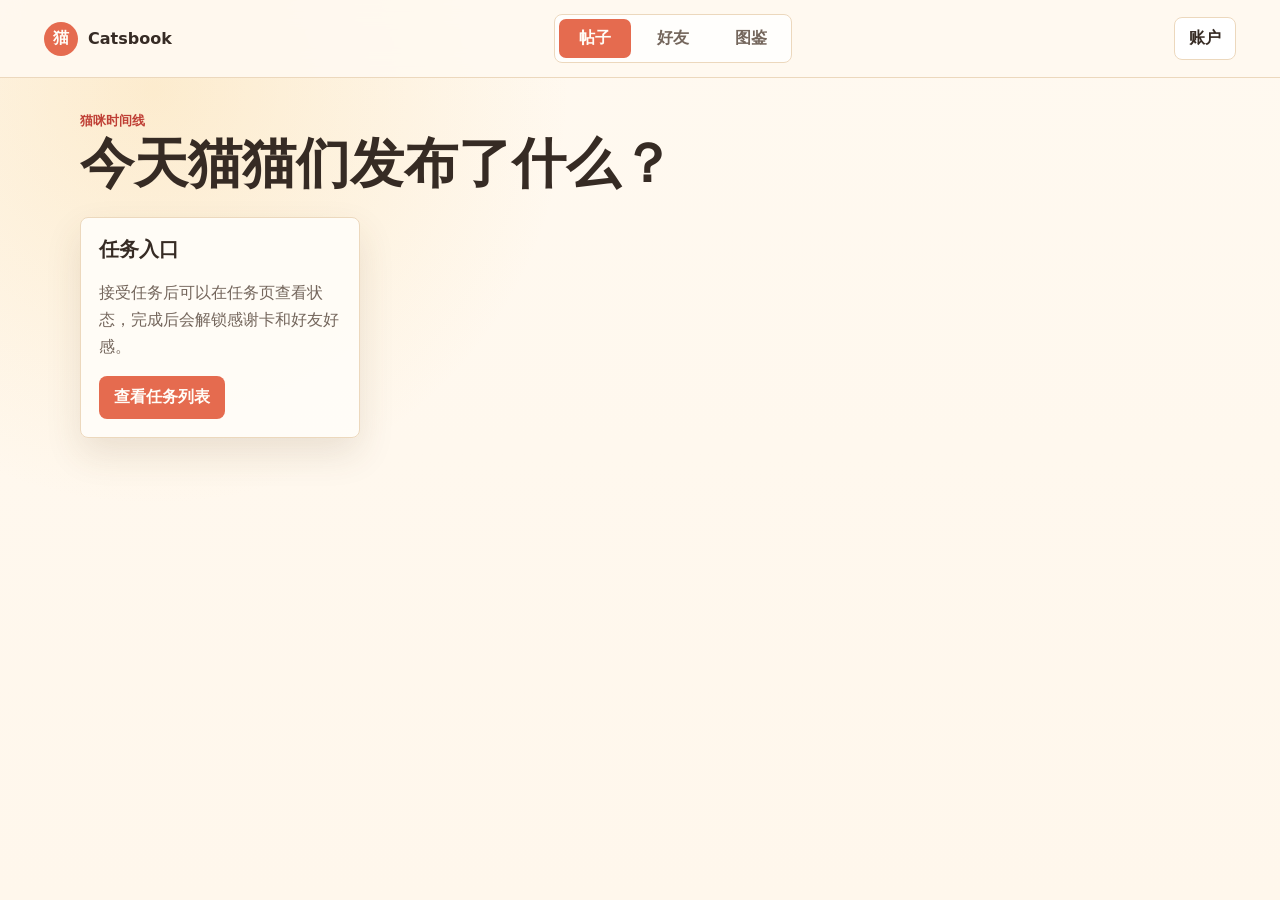
==== public/feed.html @ 48b712be "Catsbook MVP Version" ====
<!doctype html>
<html lang="zh-CN">
  <head>
    <meta charset="utf-8" />
    <meta name="viewport" content="width=device-width, initial-scale=1" />
    <title>Catsbook | 动态</title>
    <link rel="stylesheet" href="./styles/main.css" />
  </head>
  <body>
    <header class="topbar">
      <a class="brand-mini" href="./feed.html"><span>猫</span>Catsbook</a>
      <nav class="tabs" aria-label="主导航">
        <a class="active" href="./feed.html">帖子</a>
        <a href="./cat.html">好友</a>
        <a href="./collections.html">图鉴</a>
      </nav>
      <a class="icon-text-btn" href="./account.html">账户</a>
    </header>
    <main class="page-shell">
      <section class="page-heading">
        <p class="eyebrow">猫咪时间线</p>
        <h1>今天猫猫们发布了什么？</h1>
      </section>
      <div class="layout-grid">
        <aside class="side-panel">
          <h2>任务入口</h2>
          <p>接受任务后可以在任务页查看状态，完成后会解锁感谢卡和好友好感。</p>
          <a class="primary-link" href="./quests.html">查看任务列表</a>
        </aside>
        <section>
          <div id="feed-status"></div>
          <div id="post-list" class="post-list"></div>
        </section>
      </div>
    </main>
    <script type="module" src="./scripts/feed.js"></script>
  </body>
</html>
---- public/styles/main.css ----
:root {
  --bg: #fff7ec;
  --surface: #fffdf8;
  --surface-strong: #fff3dd;
  --ink: #362b24;
  --muted: #74665c;
  --line: #ecd8bd;
  --accent: #e56b4f;
  --accent-strong: #bf3f35;
  --mint: #4da684;
  --blue: #5578a8;
  --yellow: #f3bd58;
  --shadow: 0 16px 36px rgba(92, 62, 32, 0.12);
  font-family: Inter, "PingFang SC", "Microsoft YaHei", system-ui, sans-serif;
}

* {
  box-sizing: border-box;
}

body {
  margin: 0;
  min-height: 100vh;
  color: var(--ink);
  background:
    radial-gradient(circle at 12% 10%, rgba(243, 189, 88, 0.22), transparent 26rem),
    linear-gradient(180deg, #fff9f0 0%, var(--bg) 100%);
}

a {
  color: inherit;
  text-decoration: none;
}

button,
input {
  font: inherit;
}

button {
  cursor: pointer;
}

.auth-page {
  display: grid;
  place-items: center;
  padding: 32px 16px;
}

.auth-shell {
  width: min(920px, 100%);
  min-height: min(680px, calc(100vh - 64px));
  display: grid;
  align-items: center;
}

.auth-panel,
.side-panel,
.post-card,
.cat-card,
.quest-card,
.collection-card,
.account-card,
.game-card,
.state-card {
  background: rgba(255, 253, 248, 0.94);
  border: 1px solid var(--line);
  border-radius: 8px;
  box-shadow: var(--shadow);
}

.auth-panel {
  max-width: 480px;
  padding: 32px;
}

.brand-lockup,
.brand-mini,
.post-author,
.button-row,
.stat-row,
.tabs,
.topbar {
  display: flex;
  align-items: center;
}

.brand-mark,
.brand-mini span,
.avatar {
  display: grid;
  place-items: center;
  flex: 0 0 auto;
  border-radius: 50%;
  background: var(--accent);
  color: #fffdf8;
  font-weight: 800;
}

.brand-mark {
  width: 64px;
  height: 64px;
  margin-right: 16px;
  font-size: 30px;
}

.brand-mini {
  gap: 10px;
  font-weight: 800;
}

.brand-mini span {
  width: 34px;
  height: 34px;
}

.eyebrow {
  margin: 0 0 6px;
  color: var(--accent-strong);
  font-size: 13px;
  font-weight: 800;
  letter-spacing: 0;
}

h1,
h2,
h3,
p {
  overflow-wrap: anywhere;
}

h1 {
  margin: 0;
  font-size: clamp(32px, 5vw, 54px);
  line-height: 1.05;
}

h2 {
  margin: 0 0 12px;
  font-size: 20px;
}

h3 {
  margin: 0;
  font-size: 18px;
}

.auth-copy,
.side-panel p,
.muted {
  color: var(--muted);
  line-height: 1.7;
}

.form-stack {
  display: grid;
  gap: 16px;
  margin-top: 24px;
}

label {
  display: grid;
  gap: 8px;
  color: var(--muted);
  font-weight: 700;
}

input {
  width: 100%;
  padding: 12px 14px;
  border: 1px solid var(--line);
  border-radius: 8px;
  background: #fff;
  color: var(--ink);
}

.button-row {
  gap: 10px;
  flex-wrap: wrap;
}

.primary-btn,
.ghost-btn,
.icon-text-btn,
.primary-link,
.chip-btn {
  min-height: 40px;
  border: 1px solid transparent;
  border-radius: 8px;
  padding: 10px 14px;
  font-weight: 800;
}

.primary-btn,
.primary-link {
  display: inline-flex;
  align-items: center;
  justify-content: center;
  background: var(--accent);
  color: #fffdf8;
}

.ghost-btn,
.icon-text-btn,
.chip-btn {
  background: #fff;
  border-color: var(--line);
  color: var(--ink);
}

.chip-btn.active,
.chip-btn:hover,
.ghost-btn:hover {
  background: var(--surface-strong);
}

.chip-btn:disabled {
  cursor: not-allowed;
  opacity: 0.48;
}

.inventory-panel {
  display: grid;
  grid-template-columns: repeat(3, minmax(0, 1fr));
  gap: 12px;
  margin-bottom: 18px;
}

.inventory-item {
  display: flex;
  align-items: center;
  justify-content: space-between;
  min-height: 54px;
  padding: 12px 14px;
  border: 1px solid var(--line);
  border-radius: 8px;
  background: rgba(255, 253, 248, 0.94);
  box-shadow: var(--shadow);
}

.inventory-item span {
  color: var(--muted);
  font-weight: 800;
}

.inventory-item strong {
  color: var(--accent-strong);
  font-size: 22px;
}

.icon-text-btn.active {
  background: var(--surface-strong);
  border-color: var(--accent);
}

.heart-btn {
  width: 42px;
  height: 42px;
  display: inline-grid;
  place-items: center;
  border: 1px solid var(--line);
  border-radius: 50%;
  background: #fff;
  color: var(--accent);
  font-size: 26px;
  font-weight: 900;
  line-height: 1;
}

.heart-btn:hover {
  background: var(--surface-strong);
}

.heart-btn.liked {
  border-color: rgba(229, 107, 79, 0.28);
  background: rgba(229, 107, 79, 0.1);
  color: #d92d20;
}

.topbar {
  position: sticky;
  top: 0;
  z-index: 10;
  justify-content: space-between;
  gap: 16px;
  padding: 14px min(5vw, 44px);
  background: rgba(255, 249, 240, 0.92);
  border-bottom: 1px solid var(--line);
  backdrop-filter: blur(12px);
}

.tabs {
  gap: 6px;
  padding: 4px;
  background: rgba(255, 255, 255, 0.78);
  border: 1px solid var(--line);
  border-radius: 8px;
}

.tabs a {
  min-width: 72px;
  padding: 9px 12px;
  border-radius: 7px;
  color: var(--muted);
  font-weight: 800;
  text-align: center;
}

.tabs a.active {
  background: var(--accent);
  color: #fffdf8;
}

.page-shell {
  width: min(1120px, calc(100% - 32px));
  margin: 0 auto;
  padding: 34px 0 56px;
}

.page-heading {
  margin-bottom: 24px;
}

.page-heading h1 {
  max-width: 760px;
}

.layout-grid {
  display: grid;
  grid-template-columns: 280px minmax(0, 1fr);
  gap: 20px;
  align-items: start;
}

.side-panel {
  position: sticky;
  top: 92px;
  padding: 18px;
}

.post-list,
.quest-list,
.cat-grid,
.collection-grid {
  display: grid;
  gap: 16px;
}

.cat-grid {
  grid-template-columns: repeat(auto-fit, minmax(260px, 1fr));
}

.collection-grid {
  grid-template-columns: repeat(auto-fill, minmax(220px, 1fr));
}

.post-card,
.cat-card,
.quest-card,
.collection-card {
  padding: 18px;
}

.post-author {
  gap: 12px;
  margin-bottom: 14px;
}

.avatar {
  width: 46px;
  height: 46px;
  background: var(--blue);
  overflow: hidden;
}

.avatar img {
  width: 100%;
  height: 100%;
  display: block;
  object-fit: cover;
}

.small-avatar {
  width: 56px;
  height: 56px;
  font-size: 20px;
}

.handle {
  color: var(--muted);
  font-size: 14px;
}

.post-body {
  line-height: 1.75;
  margin: 12px 0;
}

.post-image,
.collection-image {
  display: grid;
  place-items: center;
  min-height: 170px;
  margin: 14px 0;
  border: 1px dashed var(--line);
  border-radius: 8px;
  background:
    linear-gradient(135deg, rgba(229, 107, 79, 0.14), rgba(77, 166, 132, 0.16)),
    #fffaf1;
  color: var(--muted);
  font-weight: 800;
}

.post-image.has-image,
.collection-image.has-image {
  display: block;
  overflow: hidden;
  padding: 0;
  border-style: solid;
  background: #fffaf1;
}

.collection-image.friend-image {
  aspect-ratio: 1 / 1;
  min-height: 170px;
}

.post-image img,
.collection-image img {
  display: block;
  width: 100%;
  height: 100%;
  min-height: 170px;
  object-fit: cover;
}

.post-image figcaption,
.collection-image figcaption {
  padding: 9px 12px;
  color: var(--muted);
  font-size: 13px;
  font-weight: 800;
}

.stat-row {
  justify-content: space-between;
  gap: 12px;
  margin-top: 12px;
  color: var(--muted);
  font-size: 14px;
}

.badge {
  display: inline-flex;
  align-items: center;
  min-height: 28px;
  padding: 5px 10px;
  border-radius: 999px;
  background: var(--surface-strong);
  color: var(--accent-strong);
  font-weight: 800;
  font-size: 13px;
}

.meter {
  height: 10px;
  overflow: hidden;
  border-radius: 999px;
  background: #f1dec4;
}

.meter span {
  display: block;
  height: 100%;
  background: var(--mint);
}

.action-strip {
  display: flex;
  gap: 8px;
  flex-wrap: wrap;
  margin-top: 14px;
}

.message,
.state-card {
  margin-top: 14px;
  color: var(--muted);
}

.message.error {
  color: var(--accent-strong);
}

.state-card {
  padding: 18px;
  text-align: center;
}

.collection-section {
  margin-top: 24px;
}

.collection-card.locked {
  color: var(--muted);
  background: rgba(255, 253, 248, 0.62);
}

.collection-image.small {
  min-height: 120px;
  font-size: 42px;
}

.game-shell {
  width: min(840px, calc(100% - 32px));
}

.account-shell {
  width: min(720px, calc(100% - 32px));
}

.account-card {
  padding: 22px;
}

.game-card {
  padding: 18px;
}

.pixel-game-card {
  background: #2b2135;
  border-color: #f0c177;
  color: #fff8e8;
}

.pixel-heading h1 {
  font-family: "Courier New", monospace;
}

.game-hud {
  display: grid;
  grid-template-columns: repeat(3, 1fr);
  gap: 8px;
  margin-bottom: 12px;
  font-family: "Courier New", monospace;
  font-weight: 800;
}

.game-hud span {
  min-height: 36px;
  display: grid;
  place-items: center;
  border: 2px solid #f0c177;
  background: #433047;
  color: #fff8e8;
}

.pixel-game-card canvas {
  border: 2px solid #f0c177;
  background: #2b2135;
  image-rendering: pixelated;
}

canvas {
  width: 100%;
  height: auto;
  display: block;
  border: 1px solid var(--line);
  border-radius: 8px;
  background: #dff3f0;
}

dialog {
  width: min(520px, calc(100% - 32px));
  border: 1px solid var(--line);
  border-radius: 8px;
  padding: 0;
  box-shadow: var(--shadow);
}

dialog::backdrop {
  background: rgba(54, 43, 36, 0.28);
}

.dialog-body {
  padding: 22px;
  background: var(--surface);
}

@media (max-width: 760px) {
  .topbar {
    position: static;
    align-items: stretch;
    flex-direction: column;
  }

  .tabs {
    width: 100%;
  }

  .tabs a {
    flex: 1;
    min-width: 0;
  }

  .inventory-panel {
    grid-template-columns: 1fr;
  }

  .game-hud {
    grid-template-columns: 1fr;
  }

  .layout-grid {
    grid-template-columns: 1fr;
  }

  .side-panel {
    position: static;
  }

  .auth-panel {
    padding: 24px;
  }
}
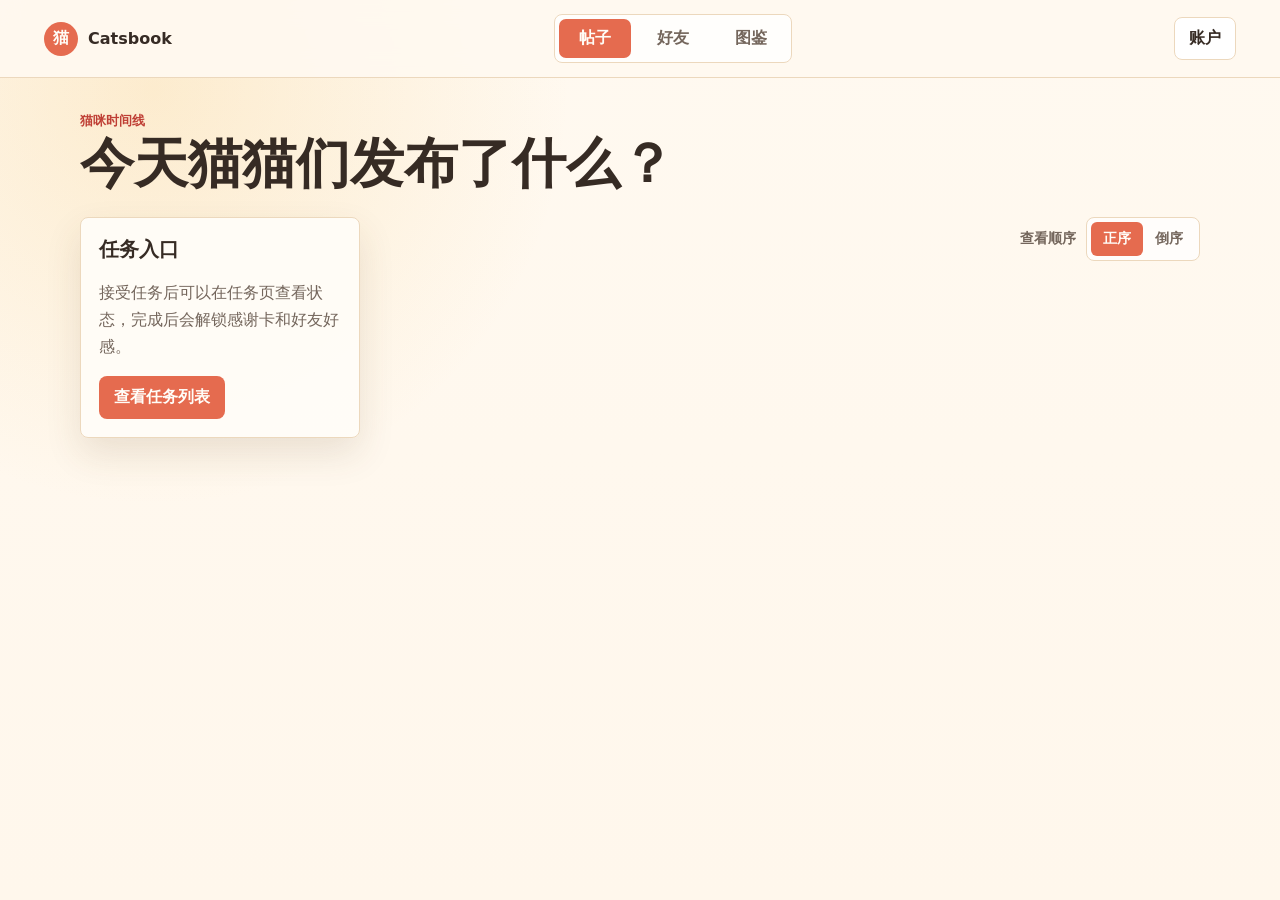
==== commit 4b24bf9d: "修改任务显示界面，新增头像查看和时间戳" ====
--- a/public/feed.html
+++ b/public/feed.html
@@ -28,6 +28,13 @@
           <a class="primary-link" href="./quests.html">查看任务列表</a>
         </aside>
         <section>
+          <div class="feed-toolbar" aria-label="帖子排序">
+            <span>查看顺序</span>
+            <div class="segmented-control">
+              <button id="sort-asc" class="active" type="button" aria-pressed="true">正序</button>
+              <button id="sort-desc" type="button" aria-pressed="false">倒序</button>
+            </div>
+          </div>
           <div id="feed-status"></div>
           <div id="post-list" class="post-list"></div>
         </section>
--- a/public/styles/main.css
+++ b/public/styles/main.css
@@ -145,6 +145,11 @@
   font-size: 18px;
 }
 
+h4 {
+  margin: 0;
+  font-size: 16px;
+}
+
 .auth-copy,
 .side-panel p,
 .muted {
@@ -346,6 +351,40 @@
   gap: 16px;
 }
 
+.feed-toolbar {
+  display: flex;
+  align-items: center;
+  justify-content: flex-end;
+  gap: 10px;
+  margin-bottom: 14px;
+  color: var(--muted);
+  font-size: 14px;
+  font-weight: 800;
+}
+
+.segmented-control {
+  display: inline-flex;
+  padding: 4px;
+  border: 1px solid var(--line);
+  border-radius: 8px;
+  background: rgba(255, 255, 255, 0.78);
+}
+
+.segmented-control button {
+  min-height: 34px;
+  padding: 7px 12px;
+  border: 0;
+  border-radius: 6px;
+  background: transparent;
+  color: var(--muted);
+  font-weight: 800;
+}
+
+.segmented-control button.active {
+  background: var(--accent);
+  color: #fffdf8;
+}
+
 .cat-grid {
   grid-template-columns: repeat(auto-fit, minmax(260px, 1fr));
 }
@@ -357,13 +396,51 @@
 .post-card,
 .cat-card,
 .quest-card,
-.collection-card {
+.collection-card,
+.new-posts-notice {
   padding: 18px;
+}
+
+.new-posts-notice {
+  width: 100%;
+  border: 1px dashed rgba(229, 107, 79, 0.52);
+  border-radius: 8px;
+  background: rgba(229, 107, 79, 0.1);
+  color: var(--accent-strong);
+  font-weight: 900;
+  text-align: center;
+  box-shadow: none;
+}
+
+.new-posts-notice:hover,
+.new-posts-notice:focus-visible {
+  background: rgba(229, 107, 79, 0.16);
+}
+
+.profile-link {
+  color: inherit;
+  text-decoration: none;
+}
+
+.profile-link:hover,
+.profile-link:focus {
+  text-decoration: underline;
 }
 
 .post-author {
   gap: 12px;
   margin-bottom: 14px;
+}
+
+.post-author-with-time {
+  justify-content: space-between;
+}
+
+.post-author-main {
+  display: flex;
+  align-items: center;
+  gap: 12px;
+  min-width: 0;
 }
 
 .avatar {
@@ -380,6 +457,24 @@
   object-fit: cover;
 }
 
+.avatar-button {
+  width: 46px;
+  height: 46px;
+  display: grid;
+  place-items: center;
+  flex: 0 0 auto;
+  padding: 0;
+  border: 0;
+  border-radius: 50%;
+  background: transparent;
+}
+
+.avatar-button:hover .avatar,
+.avatar-button:focus-visible .avatar {
+  outline: 3px solid rgba(229, 107, 79, 0.28);
+  outline-offset: 2px;
+}
+
 .small-avatar {
   width: 56px;
   height: 56px;
@@ -391,9 +486,55 @@
   font-size: 14px;
 }
 
+.post-time {
+  flex: 0 0 auto;
+  color: var(--muted);
+  font-size: 13px;
+  font-weight: 800;
+  text-align: right;
+}
+
 .post-body {
   line-height: 1.75;
   margin: 12px 0;
+}
+
+.quest-preview {
+  display: flex;
+  align-items: flex-start;
+  justify-content: space-between;
+  gap: 14px;
+  margin: 14px 0;
+  padding: 12px 14px;
+  border: 1px solid var(--line);
+  border-radius: 8px;
+  background: rgba(255, 243, 221, 0.62);
+}
+
+.quest-preview > div:first-child {
+  min-width: 0;
+}
+
+.quest-preview-actions {
+  display: flex;
+  align-items: flex-end;
+  flex-direction: column;
+  gap: 8px;
+  flex: 0 0 auto;
+}
+
+.quest-preview-label {
+  display: block;
+  margin-bottom: 3px;
+  color: var(--accent-strong);
+  font-size: 12px;
+  font-weight: 900;
+}
+
+.quest-preview p {
+  margin: 5px 0 0;
+  color: var(--muted);
+  line-height: 1.6;
 }
 
 .post-image,
@@ -587,6 +728,100 @@
   background: var(--surface);
 }
 
+.avatar-preview-dialog {
+  width: min(620px, calc(100% - 32px));
+}
+
+.avatar-preview-body {
+  position: relative;
+  display: grid;
+  gap: 12px;
+  text-align: center;
+}
+
+.avatar-preview-body img {
+  width: 100%;
+  max-height: min(68vh, 620px);
+  display: block;
+  object-fit: contain;
+  border: 1px solid var(--line);
+  border-radius: 8px;
+  background: #fffaf1;
+}
+
+.avatar-preview-body h2,
+.avatar-preview-body p {
+  margin: 0;
+}
+
+.avatar-preview-body h2 + p {
+  margin-top: -6px;
+}
+
+.avatar-preview-close {
+  position: absolute;
+  top: 12px;
+  right: 12px;
+  width: 36px;
+  height: 36px;
+  display: grid;
+  place-items: center;
+  border: 1px solid var(--line);
+  border-radius: 50%;
+  background: rgba(255, 253, 248, 0.94);
+  color: var(--ink);
+  font-size: 24px;
+  line-height: 1;
+}
+
+.reward-card-dialog {
+  width: min(520px, calc(100% - 32px));
+}
+
+.reward-card-body {
+  display: grid;
+  gap: 12px;
+}
+
+.reward-card-body .eyebrow,
+.reward-card-body h2,
+.reward-card-body p {
+  margin: 0;
+}
+
+.reward-card-image {
+  display: grid;
+  place-items: center;
+  min-height: 260px;
+  overflow: hidden;
+  border: 1px solid var(--line);
+  border-radius: 8px;
+  background:
+    linear-gradient(135deg, rgba(229, 107, 79, 0.14), rgba(77, 166, 132, 0.16)),
+    #fffaf1;
+  color: var(--muted);
+  font-weight: 800;
+}
+
+.reward-card-image.has-image {
+  display: block;
+}
+
+.reward-card-image img {
+  display: block;
+  width: 100%;
+  max-height: 56vh;
+  object-fit: contain;
+  background: #fffaf1;
+}
+
+.reward-card-image figcaption {
+  padding: 9px 12px;
+  color: var(--muted);
+  font-size: 13px;
+  font-weight: 800;
+}
+
 @media (max-width: 760px) {
   .topbar {
     position: static;
@@ -622,4 +857,15 @@
   .auth-panel {
     padding: 24px;
   }
-}
+
+  .quest-preview {
+    align-items: stretch;
+    flex-direction: column;
+  }
+
+  .quest-preview-actions {
+    align-items: flex-start;
+    flex-direction: row;
+    flex-wrap: wrap;
+  }
+}
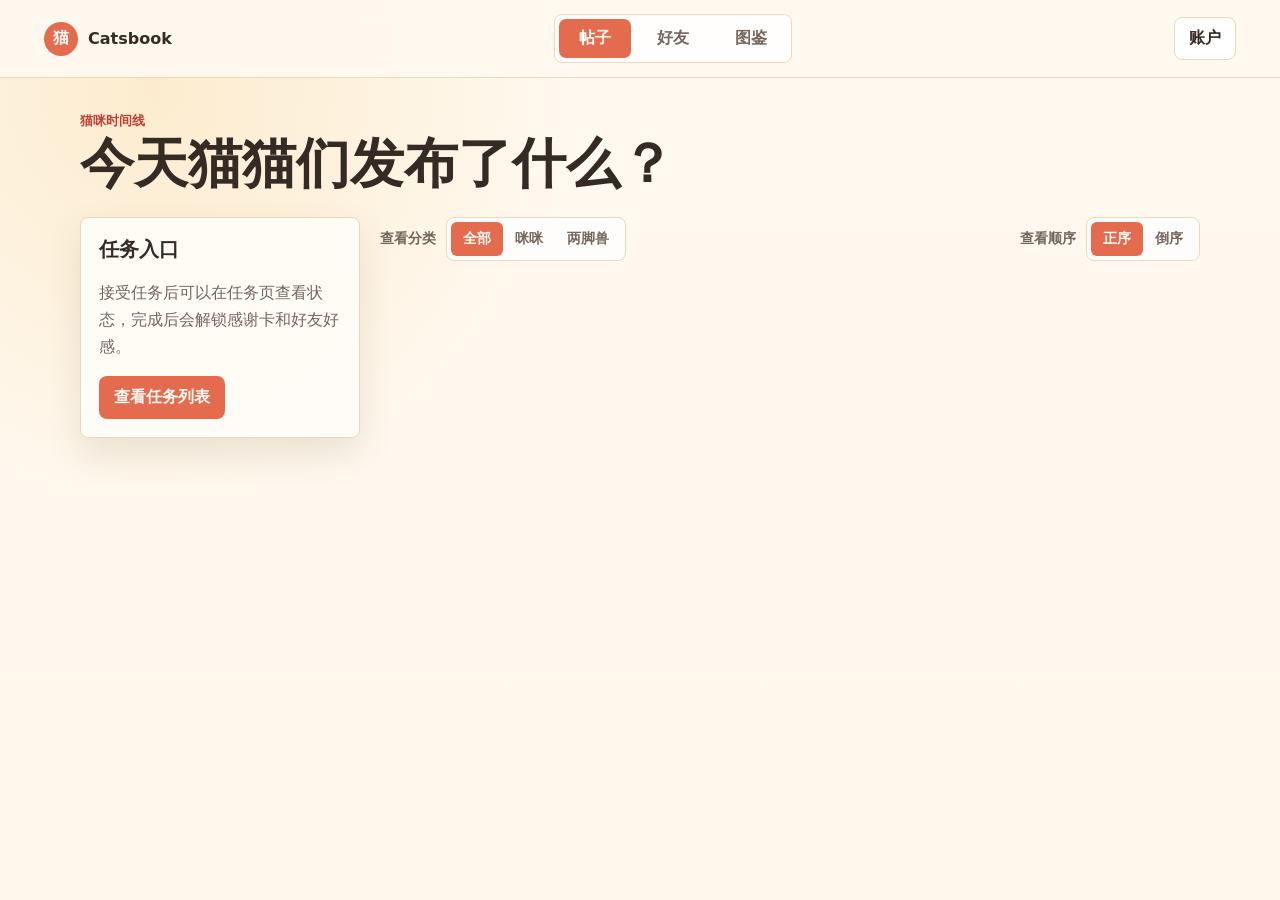
==== commit b0a14ed5: "新增帖子分类，新增多图模式，新增预览帖子图片功能" ====
--- a/public/feed.html
+++ b/public/feed.html
@@ -28,11 +28,21 @@
           <a class="primary-link" href="./quests.html">查看任务列表</a>
         </aside>
         <section>
-          <div class="feed-toolbar" aria-label="帖子排序">
-            <span>查看顺序</span>
-            <div class="segmented-control">
-              <button id="sort-asc" class="active" type="button" aria-pressed="true">正序</button>
-              <button id="sort-desc" type="button" aria-pressed="false">倒序</button>
+          <div class="feed-toolbar" aria-label="帖子筛选和排序">
+            <div class="toolbar-group">
+              <span>查看分类</span>
+              <div class="segmented-control">
+                <button id="filter-all" class="active" type="button" aria-pressed="true">全部</button>
+                <button id="filter-cats" type="button" aria-pressed="false">咪咪</button>
+                <button id="filter-humans" type="button" aria-pressed="false">两脚兽</button>
+              </div>
+            </div>
+            <div class="toolbar-group">
+              <span>查看顺序</span>
+              <div class="segmented-control">
+                <button id="sort-asc" class="active" type="button" aria-pressed="true">正序</button>
+                <button id="sort-desc" type="button" aria-pressed="false">倒序</button>
+              </div>
             </div>
           </div>
           <div id="feed-status"></div>
--- a/public/styles/main.css
+++ b/public/styles/main.css
@@ -354,12 +354,20 @@
 .feed-toolbar {
   display: flex;
   align-items: center;
-  justify-content: flex-end;
+  justify-content: space-between;
+  gap: 12px;
+  flex-wrap: wrap;
+  margin-bottom: 14px;
+  color: var(--muted);
+  font-size: 14px;
+  font-weight: 800;
+}
+
+.toolbar-group {
+  display: flex;
+  align-items: center;
   gap: 10px;
-  margin-bottom: 14px;
-  color: var(--muted);
-  font-size: 14px;
-  font-weight: 800;
+  flex-wrap: wrap;
 }
 
 .segmented-control {
@@ -561,6 +569,20 @@
   background: #fffaf1;
 }
 
+.post-image-button {
+  width: 100%;
+  height: 100%;
+  display: block;
+  padding: 0;
+  border: 0;
+  background: transparent;
+}
+
+.post-image-button:hover img,
+.post-image-button:focus-visible img {
+  filter: brightness(0.96);
+}
+
 .collection-image.friend-image {
   aspect-ratio: 1 / 1;
   min-height: 170px;
@@ -581,6 +603,45 @@
   color: var(--muted);
   font-size: 13px;
   font-weight: 800;
+}
+
+.post-gallery {
+  display: grid;
+  gap: 6px;
+  padding: 6px;
+  margin: 0;
+  overflow: hidden;
+  border-radius: 8px 8px 0 0;
+}
+
+.post-gallery-wrap {
+  margin: 14px 0;
+}
+
+.post-gallery-two,
+.post-gallery-four {
+  grid-template-columns: repeat(2, minmax(0, 1fr));
+}
+
+.post-gallery-grid {
+  grid-template-columns: repeat(3, minmax(0, 1fr));
+}
+
+.post-gallery-item {
+  min-width: 0;
+  aspect-ratio: 1 / 1;
+  margin: 0;
+  overflow: hidden;
+  border: 0;
+  border-radius: 6px;
+  background: #fffaf1;
+}
+
+.post-gallery-item img {
+  display: block;
+  width: 100%;
+  height: 100%;
+  object-fit: cover;
 }
 
 .stat-row {
@@ -702,6 +763,21 @@
   image-rendering: pixelated;
 }
 
+.paw-game-card {
+  background: rgba(255, 253, 248, 0.96);
+}
+
+.paw-hud span {
+  border-color: var(--line);
+  background: #fffaf1;
+  color: var(--ink);
+  font-family: inherit;
+}
+
+.paw-game-card canvas {
+  background: #fff4dc;
+}
+
 canvas {
   width: 100%;
   height: auto;
@@ -779,6 +855,7 @@
 }
 
 .reward-card-body {
+  position: relative;
   display: grid;
   gap: 12px;
 }
@@ -820,6 +897,48 @@
   color: var(--muted);
   font-size: 13px;
   font-weight: 800;
+}
+
+.reward-summary {
+  display: grid;
+  gap: 10px;
+  padding: 12px;
+  border: 1px solid var(--line);
+  border-radius: 8px;
+  background: #fffaf1;
+}
+
+.reward-summary h3 {
+  margin: 0;
+  color: var(--ink);
+  font-size: 15px;
+}
+
+.reward-summary-grid {
+  display: grid;
+  grid-template-columns: repeat(4, minmax(0, 1fr));
+  gap: 8px;
+}
+
+.reward-summary-item {
+  display: grid;
+  gap: 3px;
+  min-width: 0;
+  padding: 8px;
+  border-radius: 8px;
+  background: rgba(255, 243, 221, 0.78);
+  text-align: center;
+}
+
+.reward-summary-item span {
+  color: var(--muted);
+  font-size: 12px;
+  font-weight: 800;
+}
+
+.reward-summary-item strong {
+  color: var(--accent-strong);
+  font-size: 16px;
 }
 
 @media (max-width: 760px) {
@@ -868,4 +987,8 @@
     flex-direction: row;
     flex-wrap: wrap;
   }
-}
+
+  .reward-summary-grid {
+    grid-template-columns: repeat(2, minmax(0, 1fr));
+  }
+}
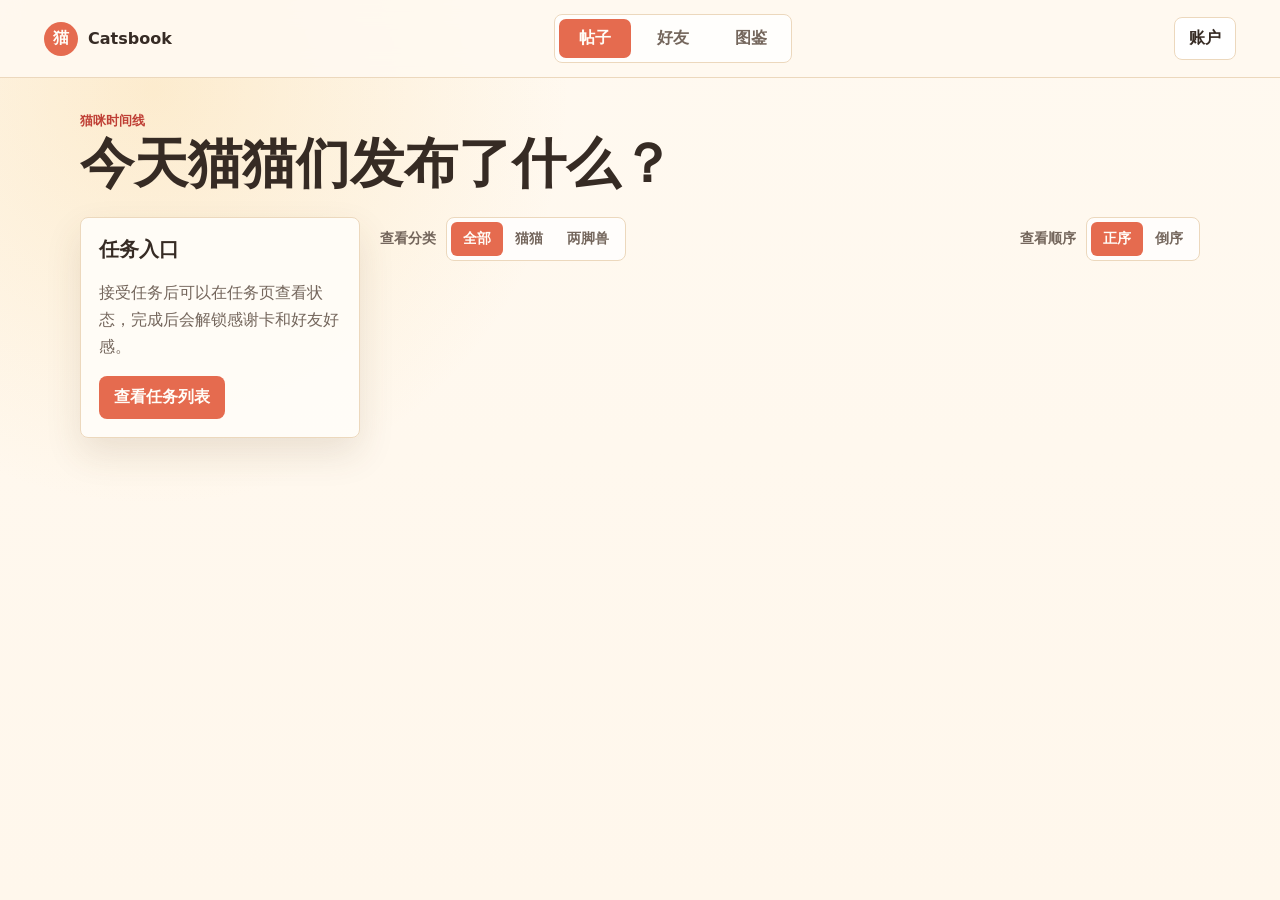
==== commit 3e65b4bc: "增加评论功能，完善seed的写法，可以自动化插入模板了" ====
--- a/public/feed.html
+++ b/public/feed.html
@@ -33,7 +33,7 @@
               <span>查看分类</span>
               <div class="segmented-control">
                 <button id="filter-all" class="active" type="button" aria-pressed="true">全部</button>
-                <button id="filter-cats" type="button" aria-pressed="false">咪咪</button>
+                <button id="filter-cats" type="button" aria-pressed="false">猫猫</button>
                 <button id="filter-humans" type="button" aria-pressed="false">两脚兽</button>
               </div>
             </div>
--- a/public/styles/main.css
+++ b/public/styles/main.css
@@ -684,6 +684,260 @@
   margin-top: 14px;
 }
 
+.comments-panel {
+  position: relative;
+  margin-top: 14px;
+  padding: 14px;
+  border: 1px solid rgba(236, 216, 189, 0.82);
+  border-radius: 8px;
+  background: rgba(255, 250, 241, 0.72);
+}
+
+.comments-panel::before,
+.comments-panel::after {
+  content: "";
+  position: absolute;
+  left: 76px;
+  width: 0;
+  height: 0;
+  pointer-events: none;
+}
+
+.comments-panel::before {
+  top: -10px;
+  border-right: 10px solid transparent;
+  border-bottom: 10px solid rgba(236, 216, 189, 0.82);
+  border-left: 10px solid transparent;
+}
+
+.comments-panel::after {
+  top: -8px;
+  border-right: 9px solid transparent;
+  border-bottom: 9px solid rgba(255, 250, 241, 0.96);
+  border-left: 9px solid transparent;
+  transform: translateX(1px);
+}
+
+.comment-empty {
+  color: var(--muted);
+  font-size: 13px;
+  font-weight: 800;
+}
+
+.comment-list {
+  display: grid;
+  gap: 12px;
+}
+
+.comment-item {
+  display: grid;
+  grid-template-columns: 36px minmax(0, 1fr);
+  gap: 10px;
+  align-items: start;
+}
+
+.comment-item.comment-reply {
+  margin-left: 46px;
+  position: relative;
+}
+
+.comment-item.comment-reply::before {
+  content: "";
+  position: absolute;
+  left: -28px;
+  top: -8px;
+  width: 20px;
+  height: 28px;
+  border-left: 1px solid rgba(236, 216, 189, 0.9);
+  border-bottom: 1px solid rgba(236, 216, 189, 0.9);
+  border-radius: 0 0 0 8px;
+}
+
+.comment-item .avatar {
+  width: 36px;
+  height: 36px;
+  font-size: 15px;
+}
+
+.comment-bubble {
+  min-width: 0;
+  padding: 11px 12px;
+  border: 1px solid var(--line);
+  border-radius: 8px;
+  background: rgba(255, 253, 248, 0.96);
+  box-shadow: 0 8px 18px rgba(92, 62, 32, 0.06);
+}
+
+.cat-reply .comment-bubble {
+  border-color: rgba(77, 166, 132, 0.26);
+  background: rgba(77, 166, 132, 0.1);
+}
+
+.own-comment .comment-bubble {
+  border-color: rgba(229, 107, 79, 0.24);
+  background: rgba(229, 107, 79, 0.08);
+}
+
+.comment-meta {
+  position: relative;
+  display: flex;
+  align-items: baseline;
+  gap: 8px;
+  flex-wrap: wrap;
+  margin-bottom: 4px;
+}
+
+.comment-meta strong {
+  color: var(--ink);
+}
+
+.comment-meta span,
+.comment-meta time {
+  color: var(--muted);
+  font-size: 12px;
+  font-weight: 800;
+}
+
+.comment-bubble p {
+  margin: 0;
+  line-height: 1.6;
+  overflow-wrap: anywhere;
+}
+
+.comment-like {
+  width: 28px;
+  height: 28px;
+  display: inline-grid;
+  place-items: center;
+  margin-left: auto;
+  border: 1px solid var(--line);
+  border-radius: 50%;
+  background: #fff;
+  color: var(--accent);
+  font-size: 17px;
+  font-weight: 900;
+  line-height: 1;
+}
+
+.comment-like:hover,
+.comment-like:focus-visible {
+  background: var(--surface-strong);
+}
+
+.comment-like.liked {
+  border-color: rgba(229, 107, 79, 0.28);
+  background: rgba(229, 107, 79, 0.1);
+  color: #d92d20;
+}
+
+.comment-like:disabled,
+.comment-like.is-disabled {
+  cursor: not-allowed;
+  opacity: 0.42;
+  filter: grayscale(0.4);
+}
+
+.comment-reward-pop {
+  position: absolute;
+  right: 0;
+  top: -24px;
+  padding: 5px 9px;
+  border: 1px solid rgba(77, 166, 132, 0.28);
+  border-radius: 999px;
+  background: #fffdf8;
+  color: var(--mint);
+  font-size: 12px;
+  font-weight: 900;
+  box-shadow: 0 10px 24px rgba(116, 83, 53, 0.14);
+  animation: commentRewardFloat 1.1s ease-out forwards;
+  pointer-events: none;
+  white-space: nowrap;
+}
+
+@keyframes commentRewardFloat {
+  from {
+    opacity: 0;
+    transform: translateY(6px);
+  }
+
+  20% {
+    opacity: 1;
+  }
+
+  to {
+    opacity: 0;
+    transform: translateY(-10px);
+  }
+}
+
+.comment-form {
+  display: grid;
+  grid-template-columns: minmax(0, 1fr) auto;
+  grid-template-rows: auto auto;
+  gap: 4px 12px;
+  align-items: center;
+  margin-top: 14px;
+}
+
+.comment-limit {
+  grid-column: 2;
+  grid-row: 2;
+  justify-self: center;
+  color: var(--muted);
+  font-size: 12px;
+  font-weight: 800;
+  line-height: 1.2;
+  white-space: nowrap;
+}
+
+.comment-input {
+  grid-column: 1;
+  grid-row: 1 / 3;
+  width: 100%;
+  min-height: 62px;
+  padding: 17px 14px 15px;
+  border: 1px solid var(--line);
+  border-radius: 8px;
+  background: #fffdf8;
+  color: var(--ink);
+  font-size: 15px;
+  font-weight: 650;
+  line-height: 1.45;
+  text-align: left;
+  resize: vertical;
+  box-shadow: inset 0 1px 0 rgba(255, 255, 255, 0.86);
+}
+
+.comment-input:focus {
+  outline: 3px solid rgba(229, 107, 79, 0.18);
+  border-color: rgba(229, 107, 79, 0.48);
+  background: #fff;
+}
+
+.comment-input::placeholder {
+  color: rgba(116, 102, 92, 0.68);
+  font-weight: 700;
+}
+
+.fixed-comment-input {
+  background: rgba(241, 222, 196, 0.42);
+  color: var(--muted);
+  cursor: not-allowed;
+}
+
+.sent-fixed-comment-input {
+  opacity: 0.72;
+}
+
+.comment-form .primary-btn {
+  grid-column: 2;
+  grid-row: 1;
+  align-self: end;
+  margin-top: 7px;
+  min-height: 46px;
+  white-space: nowrap;
+}
+
 .message,
 .state-card {
   margin-top: 14px;
@@ -823,6 +1077,87 @@
   border: 1px solid var(--line);
   border-radius: 8px;
   background: #fffaf1;
+}
+
+.post-image-preview-dialog {
+  width: min(1120px, calc(100% - 24px));
+}
+
+.post-image-preview-body img {
+  max-height: min(82vh, 880px);
+}
+
+.post-image-preview-body .avatar-preview-close {
+  z-index: 5;
+  top: 14px;
+  right: 14px;
+  width: 40px;
+  height: 40px;
+  border-color: rgba(236, 216, 189, 0.9);
+  background: rgba(255, 253, 248, 0.96);
+  box-shadow: 0 8px 20px rgba(92, 62, 32, 0.14);
+}
+
+.post-image-preview-body .avatar-preview-close:hover,
+.post-image-preview-body .avatar-preview-close:focus-visible {
+  background: #fff3dd;
+}
+
+.post-preview-stage {
+  position: relative;
+  display: grid;
+  place-items: center;
+  padding-top: 10px;
+}
+
+.post-preview-stage img {
+  width: 100%;
+}
+
+.post-preview-nav {
+  position: absolute;
+  top: 50%;
+  z-index: 2;
+  width: 44px;
+  height: 44px;
+  display: grid;
+  place-items: center;
+  padding: 0;
+  border: 1px solid rgba(229, 107, 79, 0.22);
+  border-radius: 50%;
+  background: rgba(255, 243, 221, 0.9);
+  color: var(--accent-strong);
+  font-size: 34px;
+  font-weight: 800;
+  line-height: 1;
+  box-shadow: 0 10px 24px rgba(92, 62, 32, 0.16);
+  transform: translateY(-50%);
+  backdrop-filter: blur(8px);
+}
+
+.post-preview-nav span {
+  display: block;
+  line-height: 1;
+  transform: translateY(-2px);
+}
+
+.post-preview-nav:hover,
+.post-preview-nav:focus-visible {
+  background: #fffdf8;
+  border-color: rgba(229, 107, 79, 0.38);
+  color: var(--accent);
+}
+
+.post-preview-nav[hidden] {
+  display: none;
+}
+
+.post-preview-prev {
+  left: 14px;
+}
+
+.post-preview-next {
+  right: 14px;
 }
 
 .avatar-preview-body h2,
@@ -988,7 +1323,36 @@
     flex-wrap: wrap;
   }
 
+  .comment-form {
+    grid-template-columns: 1fr;
+  }
+
+  .comment-form .primary-btn,
+  .comment-limit,
+  .comment-input {
+    grid-column: 1;
+    grid-row: auto;
+  }
+
+  .comment-limit {
+    justify-self: start;
+  }
+
   .reward-summary-grid {
     grid-template-columns: repeat(2, minmax(0, 1fr));
   }
-}
+
+  .post-preview-nav {
+    width: 38px;
+    height: 38px;
+    font-size: 28px;
+  }
+
+  .post-preview-prev {
+    left: 8px;
+  }
+
+  .post-preview-next {
+    right: 8px;
+  }
+}
